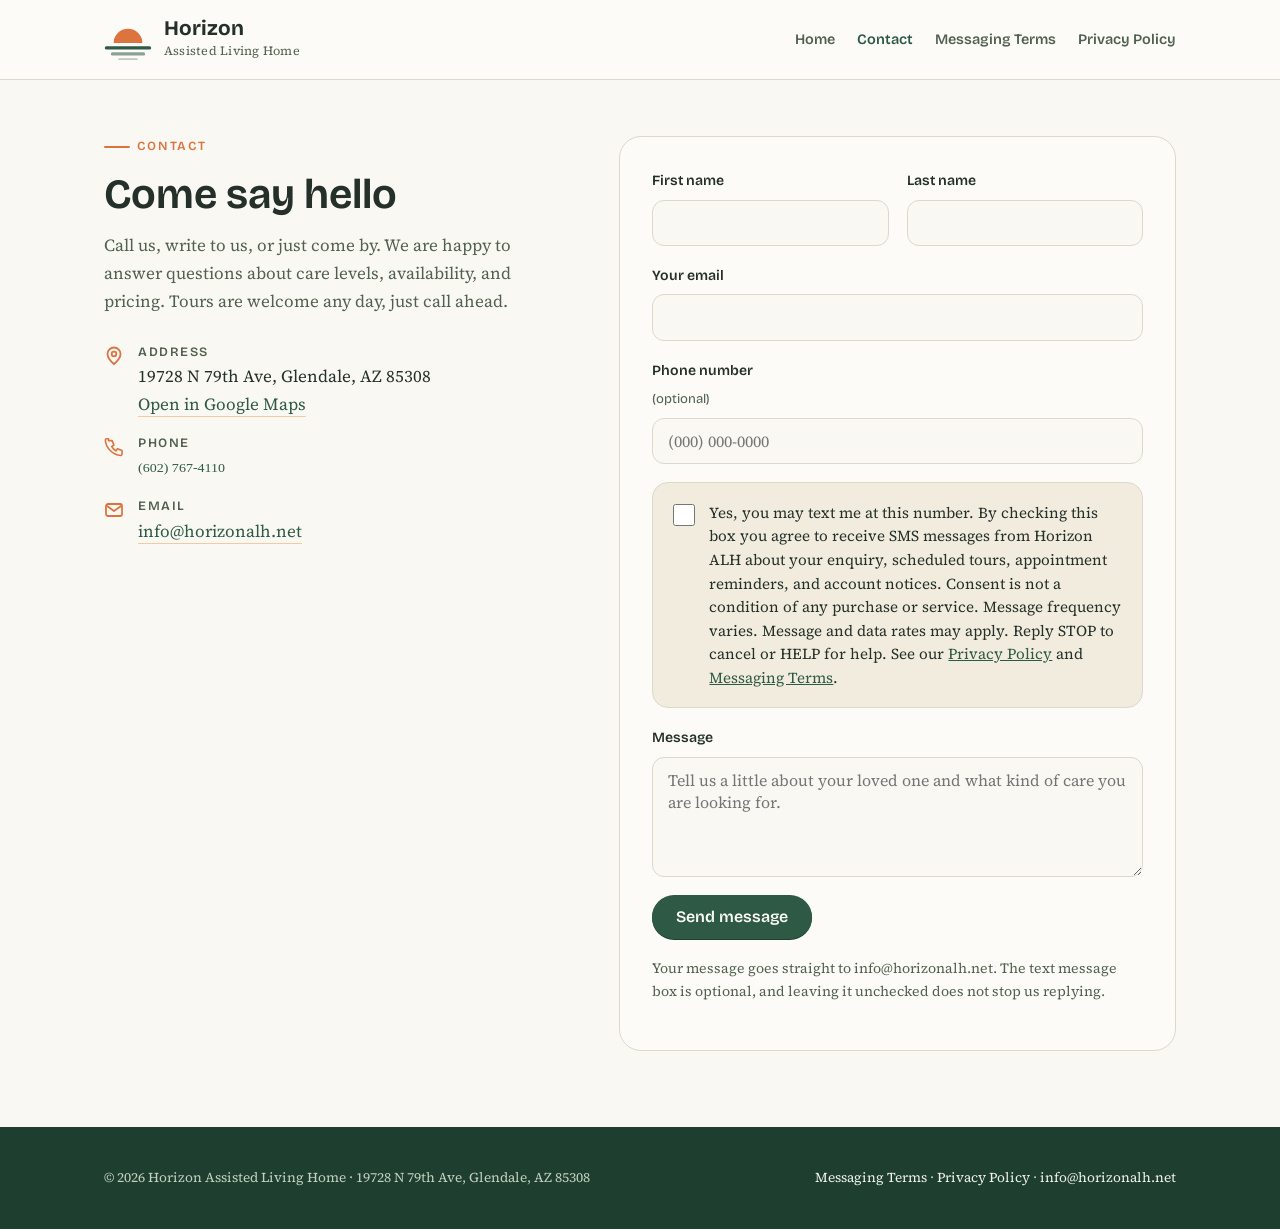
==== contact/index.html @ 696ee241 "Add SMS consent contact page, messaging terms, and privacy policy Adds three public pages so the SMS" ====
<!DOCTYPE html>
<html lang="en">
<head>
<meta charset="utf-8">
<meta name="viewport" content="width=device-width, initial-scale=1">
<title>Contact Horizon Assisted Living Home</title>
<meta name="description" content="Write to Horizon Assisted Living Home in Glendale, Arizona. Ask about Directed Care, Memory Care, availability, pricing, or book a tour.">
<link rel="canonical" href="https://www.horizonalh.net/contact/">
<link rel="icon" href="/favicon.ico" sizes="32x32">
<link rel="icon" href="/favicon.svg" type="image/svg+xml">
<link rel="apple-touch-icon" href="/apple-touch-icon.png">
<link rel="preconnect" href="https://fonts.googleapis.com">
<link rel="preconnect" href="https://fonts.gstatic.com" crossorigin>
<link rel="stylesheet" href="https://fonts.googleapis.com/css2?family=Bricolage+Grotesque:opsz,wght@12..96,400..800&family=Source+Serif+4:ital,opsz,wght@0,8..60,400..600;1,8..60,400..600&display=swap">
<link rel="stylesheet" href="/assets/pages.css">
</head>
<body>

<header class="page-head">
  <div class="wrap">
    <a class="brand" href="/" aria-label="Horizon Assisted Living Home, home page">
      <svg width="48" height="41" viewBox="0 0 40 34" fill="none" aria-hidden="true">
        <path d="M8 20a12 12 0 0 1 24 0Z" fill="#DD7440"/>
        <path d="M2 24h36" stroke="#2E5A45" stroke-width="2.6" stroke-linecap="round"/>
        <path d="M7 29h26" stroke="#2E5A45" stroke-width="2.6" stroke-linecap="round" opacity=".55"/>
        <path d="M13 34h14" stroke="#2E5A45" stroke-width="2.6" stroke-linecap="round" opacity=".3"/>
      </svg>
      <span>
        <span class="brand-name">Horizon</span>
        <span class="brand-sub">Assisted Living Home</span>
      </span>
    </a>
    <nav class="page-nav" aria-label="Site">
      <a href="/">Home</a>
      <a href="/contact/" aria-current="page">Contact</a>
      <a href="/messaging-terms/">Messaging Terms</a>
      <a href="/privacy/">Privacy Policy</a>
    </nav>
  </div>
</header>

<main class="doc">
  <div class="wrap contact-grid">
    <div>
      <p class="eyebrow">Contact</p>
      <h1>Come say hello</h1>
      <p class="lead">Call us, write to us, or just come by. We are happy to answer questions about care levels, availability, and pricing. Tours are welcome any day, just call ahead.</p>
      <div class="info">
        <div class="info-row">
          <svg width="20" height="20" viewBox="0 0 20 20" fill="none" aria-hidden="true"><path d="M10 18s-6.5-5.3-6.5-10A6.5 6.5 0 0 1 10 1.5 6.5 6.5 0 0 1 16.5 8c0 4.7-6.5 10-6.5 10Z" stroke="currentColor" stroke-width="1.8"/><circle cx="10" cy="8" r="2.3" stroke="currentColor" stroke-width="1.8"/></svg>
          <div><b>Address</b>19728 N 79th Ave, Glendale, AZ 85308<br><a href="https://maps.google.com/?q=19728+N+79th+Ave,+Glendale,+AZ+85308" target="_blank" rel="noopener">Open in Google Maps</a></div>
        </div>
        <div class="info-row">
          <svg width="20" height="20" viewBox="0 0 20 20" fill="none" aria-hidden="true"><path d="M4 3h4l2 5-2.5 1.5a11 11 0 0 0 5 5L14 12l5 2v4a1.5 1.5 0 0 1-1.6 1.5C8.8 18.9 1.1 11.2.5 2.6A1.5 1.5 0 0 1 2 1h2Z" transform="scale(.9) translate(1 1)" stroke="currentColor" stroke-width="1.8" stroke-linejoin="round"/></svg>
          <div><b>Phone</b><a class="tel-link" href="#call" aria-label="Call Horizon Assisted Living" style="border:0"><img class="tel-img" src="[data-uri]" alt="Call us"></a></div>
        </div>
        <div class="info-row">
          <svg width="20" height="20" viewBox="0 0 20 20" fill="none" aria-hidden="true"><rect x="2" y="4" width="16" height="12" rx="2" stroke="currentColor" stroke-width="1.8"/><path d="m3 6 7 5 7-5" stroke="currentColor" stroke-width="1.8" stroke-linecap="round" stroke-linejoin="round"/></svg>
          <div><b>Email</b><a href="mailto:info@horizonalh.net">info@horizonalh.net</a></div>
        </div>
      </div>
    </div>

    <form id="contact-form">
      <label>First name<input name="first" autocomplete="given-name" required></label>
      <label>Last name<input name="last" autocomplete="family-name"></label>
      <label class="full">Your email<input type="email" name="email" autocomplete="email" required></label>
      <label class="full">Phone number <span class="optional">(optional)</span><input type="tel" name="phone" autocomplete="tel" inputmode="tel" placeholder="(000) 000-0000"></label>
      <label class="consent" for="sms-consent">
        <input type="checkbox" id="sms-consent" name="sms_consent" value="yes">
        <span class="consent-text">Yes, you may text me at this number. By checking this box you agree to receive SMS messages from Horizon ALH about your enquiry, scheduled tours, appointment reminders, and account notices. Consent is not a condition of any purchase or service. Message frequency varies. Message and data rates may apply. Reply STOP to cancel or HELP for help. See our <a href="/privacy/">Privacy Policy</a> and <a href="/messaging-terms/">Messaging Terms</a>.</span>
      </label>
      <label class="full">Message<textarea name="message" required placeholder="Tell us a little about your loved one and what kind of care you are looking for."></textarea></label>
      <input type="text" name="_honey" style="display:none" tabindex="-1" autocomplete="off">
      <button class="btn btn-solid" type="submit">Send message</button>
      <p class="form-note">Your message goes straight to info@horizonalh.net. The text message box is optional, and leaving it unchecked does not stop us replying.</p>
    </form>
  </div>
</main>

<footer>
  <div class="wrap">
    <small>&copy; <span id="year">2026</span> Horizon Assisted Living Home &middot; 19728 N 79th Ave, Glendale, AZ 85308</small>
    <small><a href="/messaging-terms/">Messaging Terms</a> &middot; <a href="/privacy/">Privacy Policy</a> &middot; <a href="mailto:info@horizonalh.net">info@horizonalh.net</a></small>
  </div>
</footer>

<script>
const rev = s => s.split('').reverse().join('');
const dialNum = '0114767' + '206' + '1+';
document.querySelectorAll('.tel-link').forEach(a => {
  a.addEventListener('click', e => { e.preventDefault(); location.href = 'tel:' + rev(dialNum); });
});
document.getElementById('year').textContent = new Date().getFullYear();

document.getElementById('contact-form').addEventListener('submit', async e => {
  e.preventDefault();
  const f = e.target;
  const sendBtn = f.querySelector('button[type="submit"]');
  const note = f.querySelector('.form-note');
  const fullName = (f.first.value + ' ' + f.last.value).trim();
  sendBtn.disabled = true;
  const restLabel = sendBtn.textContent;
  sendBtn.textContent = 'Sending...';
  try {
    const res = await fetch('https://formsubmit.co/ajax/info@horizonalh.net', {
      method: 'POST',
      headers: { 'Content-Type': 'application/json', 'Accept': 'application/json' },
      body: JSON.stringify({
        name: fullName,
        email: f.email.value,
        phone: f.phone.value,
        sms_consent: f.sms_consent.checked
          ? 'YES, opted in to SMS at ' + new Date().toISOString()
          : 'No SMS consent given',
        message: f.message.value,
        _subject: 'Website inquiry from ' + fullName,
        _template: 'table',
        _captcha: 'false',
        _honey: f._honey.value
      })
    });
    if (!res.ok) throw new Error('HTTP ' + res.status);
    f.reset();
    note.textContent = 'Thank you! Your message has been sent.';
  } catch (err) {
    note.textContent = 'The message could not be sent. Please email us directly at info@horizonalh.net.';
  }
  sendBtn.disabled = false;
  sendBtn.textContent = restLabel;
});
</script>

</body>
</html>
---- assets/pages.css ----
:root{
  --paper:#FAF8F3;
  --ink:#243029;
  --ink-soft:#51604F;
  --pine:#2E5A45;
  --pine-deep:#1E3F30;
  --sage:#E9EDE2;
  --sand:#F2ECDE;
  --sun:#DD7440;
  --sun-soft:#F4C9A8;
  --line:#DCD8CB;
  --display:"Bricolage Grotesque",Georgia,serif;
  --serif:"Source Serif 4",Georgia,"Times New Roman",serif;
}
*{box-sizing:border-box;margin:0;padding:0}
body{
  background:var(--paper);
  color:var(--ink);
  font-family:var(--serif);
  font-size:1.0625rem;
  line-height:1.65;
}
img{max-width:100%;display:block}
a{color:var(--pine)}
h1,h2,h3{font-family:var(--display);line-height:1.15;text-wrap:balance;font-weight:640}
.wrap{max-width:1120px;margin:0 auto;padding:0 24px}
.eyebrow{
  font-family:var(--display);font-size:.78rem;font-weight:600;
  text-transform:uppercase;letter-spacing:.14em;color:var(--sun);
  display:flex;align-items:center;gap:.6em;margin-bottom:14px;
}
.eyebrow::before{content:"";width:26px;height:2px;background:var(--sun);border-radius:2px}
.btn{
  display:inline-flex;align-items:center;gap:.55em;
  font-family:var(--display);font-weight:600;font-size:1rem;
  padding:.8em 1.5em;border-radius:999px;text-decoration:none;
  transition:transform .15s ease, box-shadow .15s ease;
}
.btn:hover{transform:translateY(-1px)}
.btn:focus-visible{outline:3px solid var(--sun);outline-offset:2px}
.btn-solid{background:var(--pine);color:#FCFBF7;box-shadow:0 1px 0 var(--pine-deep);border:0;cursor:pointer}
.btn-solid:hover{background:var(--pine-deep)}
.btn-ghost{color:var(--pine);border:1.5px solid var(--pine)}
.btn-ghost:hover{background:var(--sage)}

/* page header */
.page-head{background:#FCFBF7;border-bottom:1px solid var(--line);padding:18px 0}
.page-head .wrap{display:flex;align-items:center;justify-content:space-between;gap:24px;flex-wrap:wrap}
.brand{display:flex;align-items:center;gap:12px;text-decoration:none;color:var(--ink)}
.brand-name{font-family:var(--display);font-weight:700;font-size:1.3rem;display:block;line-height:1.1}
.brand-sub{font-size:.78rem;color:var(--ink-soft);display:block;letter-spacing:.02em}
.page-nav{display:flex;gap:22px;flex-wrap:wrap}
.page-nav a{
  font-family:var(--display);font-weight:600;font-size:.9rem;
  color:var(--ink-soft);text-decoration:none;
}
.page-nav a:hover,.page-nav a[aria-current]{color:var(--pine)}

/* document body */
main.doc{padding:56px 0 76px}
.doc h1{font-size:clamp(1.9rem,3.4vw,2.6rem);margin-bottom:12px}
.doc .lead{color:var(--ink-soft);max-width:44em;margin-bottom:10px}
.doc .updated{color:var(--ink-soft);font-size:.88rem;margin-bottom:30px}
.doc h2{font-size:1.28rem;margin:36px 0 10px}
.doc p,.doc li{max-width:46em}
.doc p{margin-bottom:14px}
.doc ul{margin:0 0 16px 1.25em}
.doc li{margin-bottom:8px}
.doc dt{font-family:var(--display);font-weight:600;font-size:.95rem;margin-top:14px}
.doc dd{margin:0 0 6px 0;max-width:46em}
.callout{
  background:var(--sage);border:1px solid var(--line);border-radius:18px;
  padding:20px 24px;margin:22px 0;max-width:48em;
}
.callout p:last-child{margin-bottom:0}

/* contact layout */
.contact-grid{display:grid;grid-template-columns:.9fr 1.1fr;gap:60px;align-items:start}
.info{display:grid;gap:14px;margin-top:26px}
.info a{color:var(--pine);text-decoration:none;border-bottom:1px solid var(--sun-soft)}
.info a:hover{border-bottom-color:var(--sun)}
.info-row{display:flex;gap:14px;align-items:flex-start}
.info-row svg{flex:none;margin-top:5px;color:var(--sun)}
.info-row b{font-family:var(--display);font-size:.8rem;text-transform:uppercase;letter-spacing:.12em;display:block;color:var(--ink-soft);font-weight:600}

/* form */
form{
  background:#FCFBF7;border:1px solid var(--line);border-radius:22px;padding:32px;
  display:grid;grid-template-columns:1fr 1fr;gap:18px;
}
form label{font-family:var(--display);font-weight:600;font-size:.88rem;display:grid;gap:7px}
form label.full{grid-column:1/-1}
form input,form textarea{
  font-family:var(--serif);font-size:1rem;color:var(--ink);
  background:var(--paper);border:1px solid var(--line);border-radius:12px;
  padding:.7em .9em;width:100%;
}
form input:focus,form textarea:focus{outline:2px solid var(--pine);border-color:var(--pine)}
form textarea{resize:vertical;min-height:120px}
form .btn{justify-self:start;grid-column:1/-1}
.form-note{grid-column:1/-1;font-size:.88rem;color:var(--ink-soft)}
.optional{font-weight:400;color:var(--ink-soft);font-size:.82rem}
label.consent{
  grid-column:1/-1;display:flex;gap:14px;align-items:flex-start;
  background:var(--sand);border:1px solid var(--line);border-radius:16px;
  padding:18px 20px;cursor:pointer;
}
label.consent input[type=checkbox]{
  width:22px;height:22px;flex:none;margin-top:3px;padding:0;
  accent-color:var(--pine);cursor:pointer;
}
label.consent input[type=checkbox]:focus-visible{outline:3px solid var(--sun);outline-offset:2px}
label.consent .consent-text{
  font-family:var(--serif);font-weight:400;font-size:.95rem;line-height:1.55;color:var(--ink);
}
label.consent a{color:var(--pine)}

/* footer */
footer{background:var(--pine-deep);color:#C4D0BF;padding:40px 0}
footer .wrap{display:flex;align-items:center;justify-content:space-between;gap:20px;flex-wrap:wrap}
footer a{color:#EFF2EA;text-decoration:none}
footer a:hover{text-decoration:underline}
footer small{font-size:.85rem}

.tel-img{height:1.05em;width:auto;display:inline-block;vertical-align:-0.18em}
.tel-img-sm{height:1.15em;vertical-align:-0.25em}

@media (max-width:820px){.contact-grid{grid-template-columns:1fr;gap:44px}}
@media (max-width:560px){form{grid-template-columns:1fr;padding:24px}main.doc{padding:40px 0 56px}}
@media (prefers-reduced-motion:reduce){.btn{transition:none}}
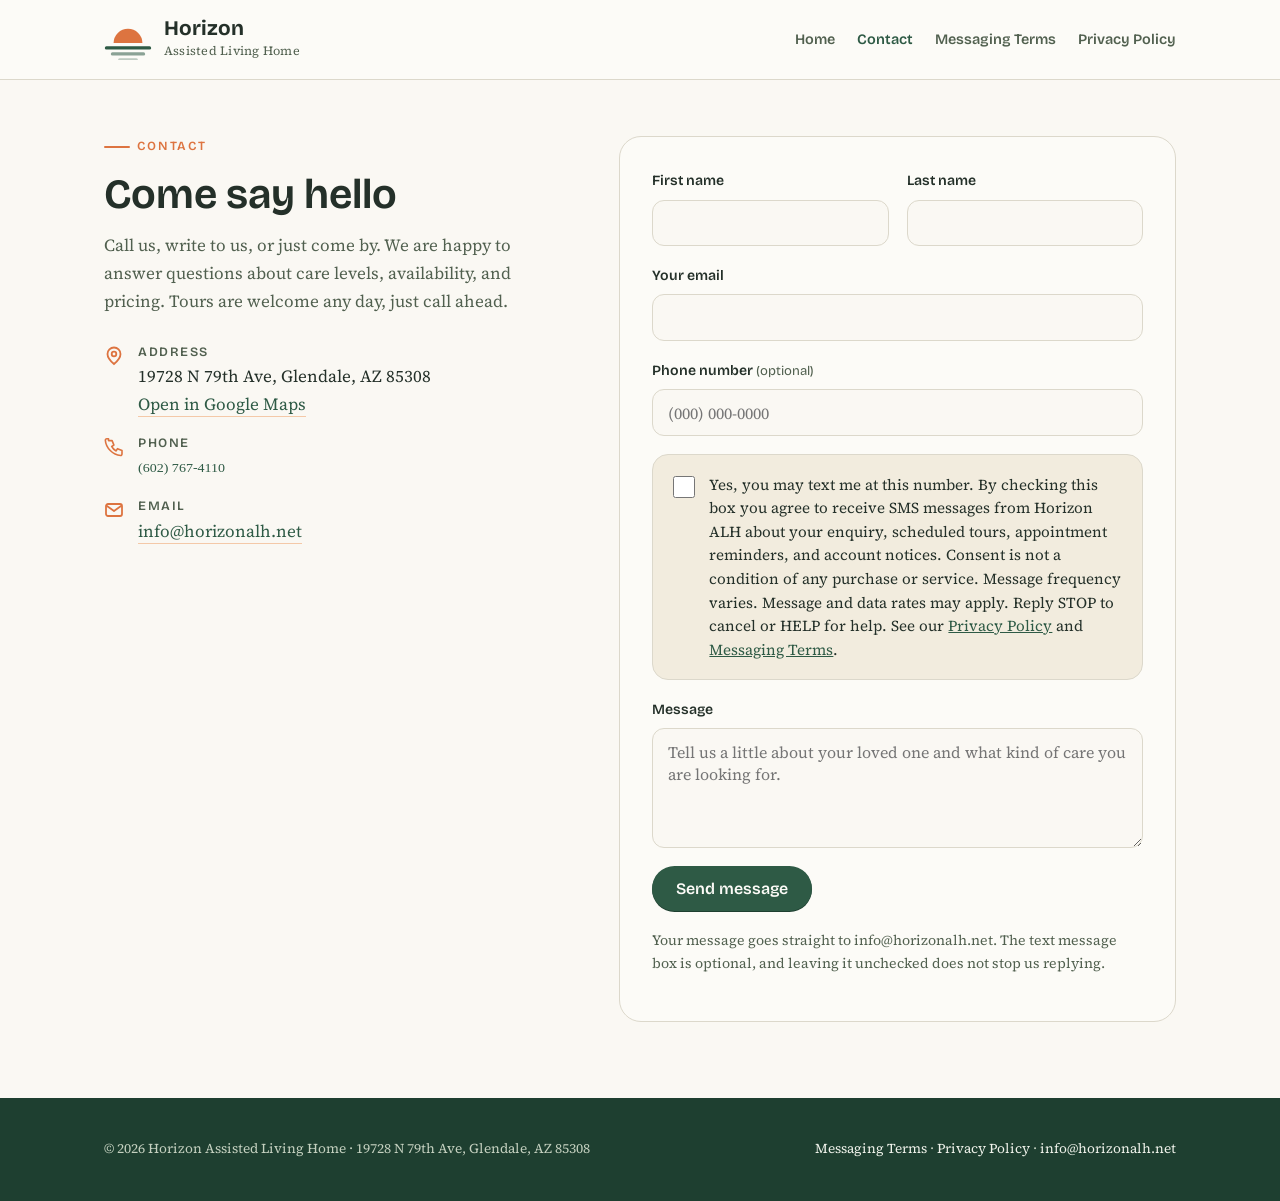
==== commit 5dc7b27e: "Keep the optional tag on the phone label line Co-Authored-By: Claude Opus 5 <noreply@anthropic.com>" ====
--- a/contact/index.html
+++ b/contact/index.html
@@ -65,7 +65,7 @@
       <label>First name<input name="first" autocomplete="given-name" required></label>
       <label>Last name<input name="last" autocomplete="family-name"></label>
       <label class="full">Your email<input type="email" name="email" autocomplete="email" required></label>
-      <label class="full">Phone number <span class="optional">(optional)</span><input type="tel" name="phone" autocomplete="tel" inputmode="tel" placeholder="(000) 000-0000"></label>
+      <label class="full"><span>Phone number <span class="optional">(optional)</span></span><input type="tel" name="phone" autocomplete="tel" inputmode="tel" placeholder="(000) 000-0000"></label>
       <label class="consent" for="sms-consent">
         <input type="checkbox" id="sms-consent" name="sms_consent" value="yes">
         <span class="consent-text">Yes, you may text me at this number. By checking this box you agree to receive SMS messages from Horizon ALH about your enquiry, scheduled tours, appointment reminders, and account notices. Consent is not a condition of any purchase or service. Message frequency varies. Message and data rates may apply. Reply STOP to cancel or HELP for help. See our <a href="/privacy/">Privacy Policy</a> and <a href="/messaging-terms/">Messaging Terms</a>.</span>
